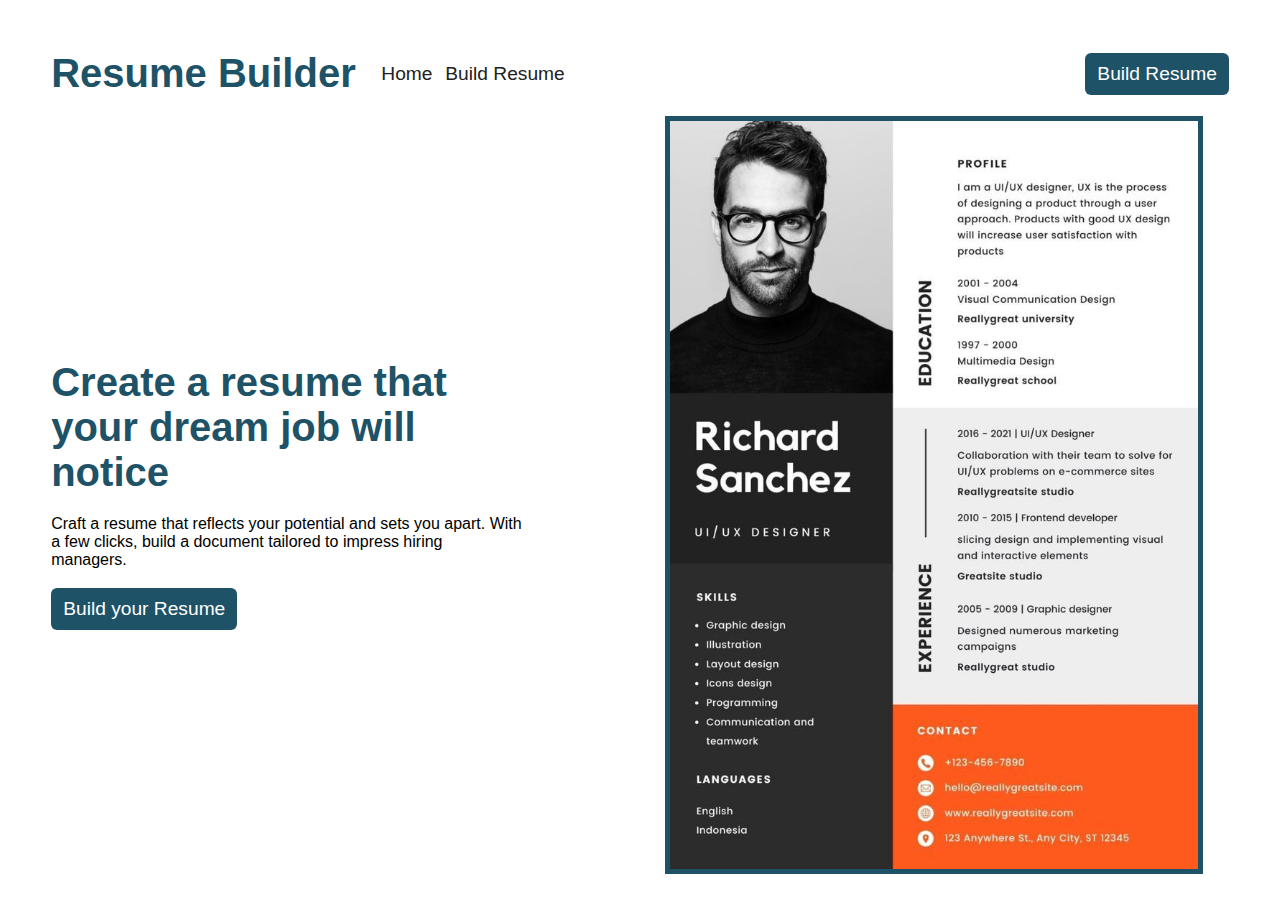
==== index.html @ 948ec26b "initial commit" ====
<!DOCTYPE html>
<html lang="en">

<head>
    <meta charset="UTF-8">
    <meta name="viewport" content="width=device-width, initial-scale=1.0">
    <title>Resume Builder</title>
    <link rel="stylesheet" href="style.css">
</head>

<body>
    <div class="main">
        <!-- navbar section  -->
        <div class="navbar">
            <div class="navbarLeft">
                <h2 class="logo">Resume Builder</h2>
                <ul>
                    <li>
                        <a href="#">Home</a>
                    </li>
                    <li><a href="./resumeBuilder.html">Build Resume</a></li>
                </ul>
            </div>
            <div class="navbarRight">
                <button class="buildResume">
                    <a href="./resumeBuilder.html">Build Resume</a>
                </button>
            </div>
        </div>
        <!-- hero section  -->
        <div class="heroSection">
            <div class="heroSectionLeft">
                <h1>Create a resume that your dream job will notice
                </h1>
                <p>
                    Craft a resume that reflects your potential and sets you apart. With a few clicks, build a document tailored to impress hiring managers.
                </p>
                <button class="buildResume">
                    <a href="resumeBuilder.html">Build your Resume</a>
                </button>
            </div>  
            <div class="heroSectionRight">
                <img src="./resume.jpg" alt="Resume Picture" class="resumeImage">
            </div>
        </div>
    </div>
</body>

</html>
---- style.css ----
:root {
  --primary-color: #1e5267;
}

* {
  margin: 0;
  padding: 0;
  box-sizing: border-box;
  font-family: sans-serif;
}

html,
body {
  height: 100%;
  width: 100%;
}

a {
  text-decoration: none;
  color: #212121;
}

.main {
  height: 100vh;
  width: 100vw;
  padding: 4vw;
}

.navbar {
  width: 100%;
  display: flex;
  justify-content: space-between;
  align-items: center;
}

.navbar .navbarLeft {
  display: flex;
  align-items: center;
  gap: 2vw;
}

.navbar .logo {
  font-size: 2.5rem;
  color: var(--primary-color);
}

.navbar .navbarLeft ul {
  display: flex;
  align-items: center;
  list-style-type: none;
  gap: 1vw;
  font-size: 1.2rem;
}

.buildResume {
  padding: 10px 12px;
  font-size: 1.2rem;
  border: none;
  border-radius: 6px;
  outline: none;
  background-color: var(--primary-color);
  color: white;
  font-weight: 500;
  cursor: pointer;
  transition: color ease-in-out 0.3s;
}

.buildResume:hover {
  background-color: #2e6f89;
}

.buildResume a {
  color: white;
}

.heroSection {
  width: 100%;
  height: 100%;
  display: flex;
  justify-content: center;
  align-items: center;
}

.heroSection .heroSectionLeft {
  width: 40%;
  height: 100%;
  display: flex;
  flex-direction: column;
  justify-content: center;
  align-items: start;
  gap: 1.5vw;
}

.heroSection .heroSectionLeft h1 {
  font-size: 2.5rem;
  color: var(--primary-color);
}

.heroSection .heroSectionRight {
  width: 60%;
  height: 100%;
  display: flex;
  align-items: center;
  justify-content: end;
  padding-right: 2vw;
}

.heroSection .heroSectionRight .resumeImage {
  height: 95%;
  border: 5px solid var(--primary-color);
}
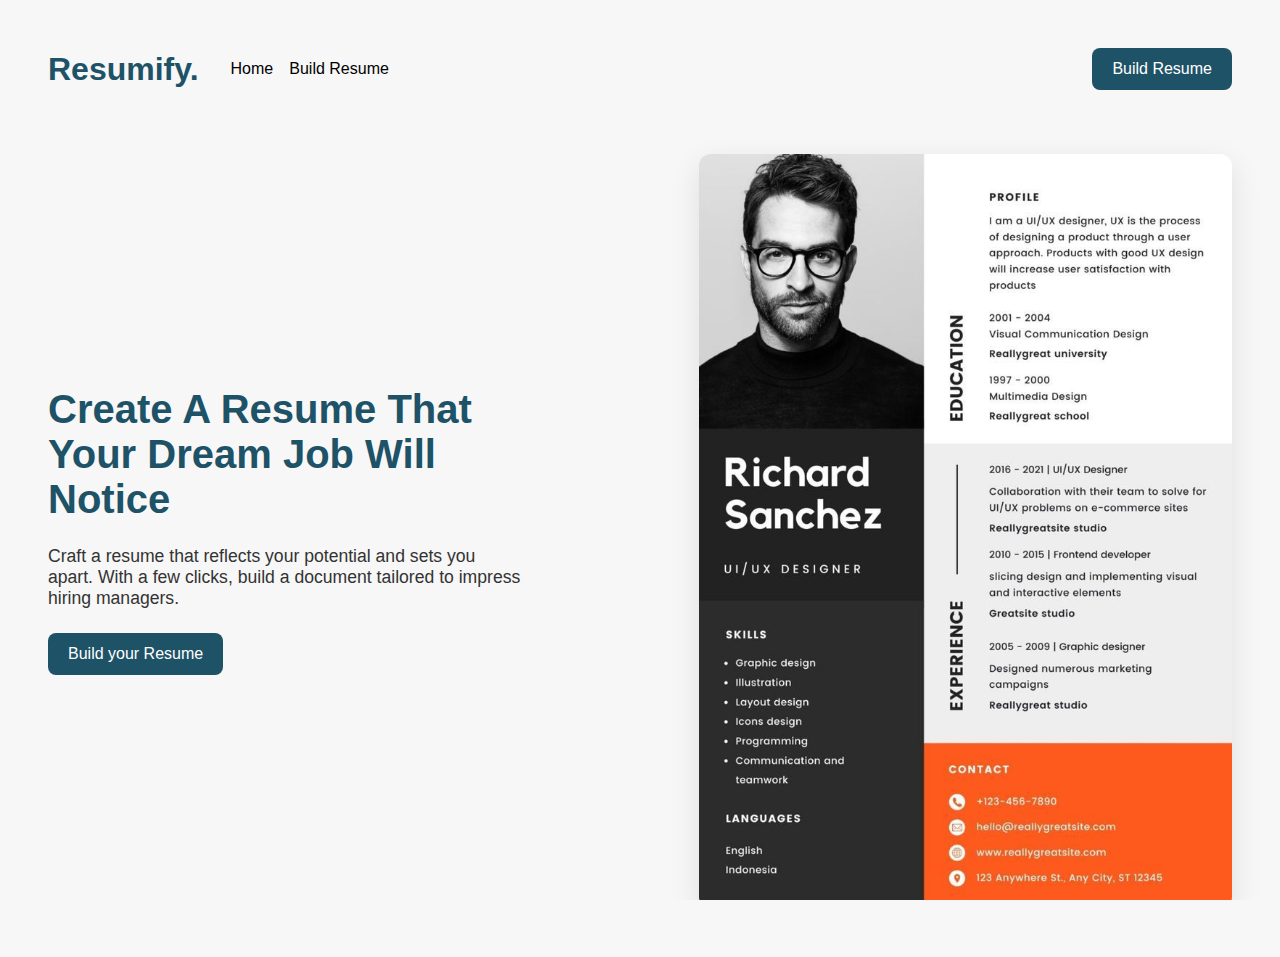
==== commit 36dd425b: "final commit" ====
--- a/index.html
+++ b/index.html
@@ -4,7 +4,7 @@
 <head>
     <meta charset="UTF-8">
     <meta name="viewport" content="width=device-width, initial-scale=1.0">
-    <title>Resume Builder</title>
+    <title>Resumify</title>
     <link rel="stylesheet" href="style.css">
 </head>
 
@@ -13,7 +13,7 @@
         <!-- navbar section  -->
         <div class="navbar">
             <div class="navbarLeft">
-                <h2 class="logo">Resume Builder</h2>
+                <h2 class="logo">Resumify.</h2>
                 <ul>
                     <li>
                         <a href="#">Home</a>
@@ -33,12 +33,13 @@
                 <h1>Create a resume that your dream job will notice
                 </h1>
                 <p>
-                    Craft a resume that reflects your potential and sets you apart. With a few clicks, build a document tailored to impress hiring managers.
+                    Craft a resume that reflects your potential and sets you apart. With a few clicks, build a document
+                    tailored to impress hiring managers.
                 </p>
                 <button class="buildResume">
-                    <a href="resumeBuilder.html">Build your Resume</a>
+                    <a href="./resumeBuilder.html">Build your Resume</a>
                 </button>
-            </div>  
+            </div>
             <div class="heroSectionRight">
                 <img src="./resume.jpg" alt="Resume Picture" class="resumeImage">
             </div>
--- a/style.css
+++ b/style.css
@@ -1,29 +1,36 @@
 :root {
   --primary-color: #1e5267;
+  --secondary-color: #f0f0f0;
+  --accent-color: #3b7a8d;
 }
 
 * {
   margin: 0;
   padding: 0;
   box-sizing: border-box;
-  font-family: sans-serif;
+  font-family: 'Roboto', sans-serif;
 }
 
 html,
 body {
   height: 100%;
   width: 100%;
+  background-color: #f7f7f7;
+  overflow-x: hidden; /* Prevent horizontal scroll */
 }
 
 a {
   text-decoration: none;
-  color: #212121;
+  color: inherit;
 }
 
 .main {
-  height: 100vh;
-  width: 100vw;
-  padding: 4vw;
+  min-height: 100vh;
+  padding: 3rem;
+  display: flex;
+  flex-direction: column;
+  align-items: center;
+  justify-content: center;
 }
 
 .navbar {
@@ -31,81 +38,164 @@
   display: flex;
   justify-content: space-between;
   align-items: center;
+  padding-bottom: 1rem;
 }
 
 .navbar .navbarLeft {
   display: flex;
   align-items: center;
-  gap: 2vw;
+  gap: 2rem;
 }
 
 .navbar .logo {
-  font-size: 2.5rem;
+  font-size: 2rem; 
   color: var(--primary-color);
+  font-weight: 700;
 }
 
 .navbar .navbarLeft ul {
   display: flex;
   align-items: center;
   list-style-type: none;
-  gap: 1vw;
-  font-size: 1.2rem;
+  gap: 1rem;
+  font-size: 1rem; 
+}
+
+.navbar .navbarLeft ul li a:hover {
+  color: var(--accent-color);
 }
 
 .buildResume {
-  padding: 10px 12px;
-  font-size: 1.2rem;
+  padding: 12px 20px;
+  font-size: 1rem; 
   border: none;
-  border-radius: 6px;
-  outline: none;
+  border-radius: 8px;
   background-color: var(--primary-color);
   color: white;
   font-weight: 500;
   cursor: pointer;
-  transition: color ease-in-out 0.3s;
+  transition: background-color 0.3s ease, transform 0.3s ease;
 }
 
 .buildResume:hover {
-  background-color: #2e6f89;
-}
-
-.buildResume a {
-  color: white;
+  color: var(--secondary-color);
+  background-color: var(--accent-color);
+  transform: scale(1.05);
 }
 
 .heroSection {
   width: 100%;
-  height: 100%;
-  display: flex;
-  justify-content: center;
-  align-items: center;
+  display: flex;
+  justify-content: space-between;
+  align-items: center;
+  margin-top: 3rem;
 }
 
 .heroSection .heroSectionLeft {
   width: 40%;
-  height: 100%;
   display: flex;
   flex-direction: column;
   justify-content: center;
-  align-items: start;
-  gap: 1.5vw;
+  gap: 1.5rem;
 }
 
 .heroSection .heroSectionLeft h1 {
   font-size: 2.5rem;
   color: var(--primary-color);
-}
+  font-weight: 600;
+  text-transform: capitalize;
+}
+
+.heroSection .heroSectionLeft p {
+  font-size: 1.1rem;
+  color: #333;
+}
+
+.heroSection .heroSectionLeft button {
+  align-self: flex-start; 
+  width: auto; }
 
 .heroSection .heroSectionRight {
-  width: 60%;
-  height: 100%;
-  display: flex;
-  align-items: center;
-  justify-content: end;
-  padding-right: 2vw;
+  width: 45%;
+  display: flex;
+  align-items: center;
+  justify-content: center;
 }
 
 .heroSection .heroSectionRight .resumeImage {
-  height: 95%;
-  border: 5px solid var(--primary-color);
-}
+  max-width: 100%; 
+  height: auto;
+  border-radius: 12px;
+  box-shadow: 0 10px 30px rgba(0, 0, 0, 0.1);
+}
+
+button a {
+  color: inherit;
+}
+
+/* For medium screens (max-width: 768px) */
+@media (max-width: 768px) {
+  .heroSection {
+    flex-direction: column;
+    align-items: center;
+  }
+
+  .heroSection .heroSectionLeft,
+  .heroSection .heroSectionRight {
+    width: 100%;
+    text-align: center;
+  }
+
+  .heroSection .heroSectionRight {
+    margin-top: 1rem;
+  }
+
+  .heroSection .heroSectionRight .resumeImage {
+    width: 80%;
+  }
+
+  .heroSection .heroSectionLeft h1 {
+    font-size: 1.8rem;
+  }
+
+  .heroSection .heroSectionLeft p {
+    font-size: 1rem;
+  }
+  .heroSection .heroSectionLeft button{
+    align-self: center;
+  }
+
+  .buildResume {
+    padding: 10px 16px;
+    font-size: 0.9rem;
+  }
+
+ 
+
+}
+
+/* For extra small screens (max-width: 480px) */
+@media (max-width: 480px) {
+  .navbar {
+    flex-direction: column;
+    align-items: center;
+    gap: 1rem;
+  }
+
+  .heroSection .heroSectionLeft h1 {
+    font-size: 1.5rem;
+  }
+
+  .heroSection .heroSectionLeft p {
+    font-size: 0.85rem;
+  }
+
+  .heroSection .heroSectionRight .resumeImage {
+    width: 90%;
+  }
+
+  .buildResume {
+    padding: 8px 12px;
+    font-size: 0.8rem;
+  }
+}
